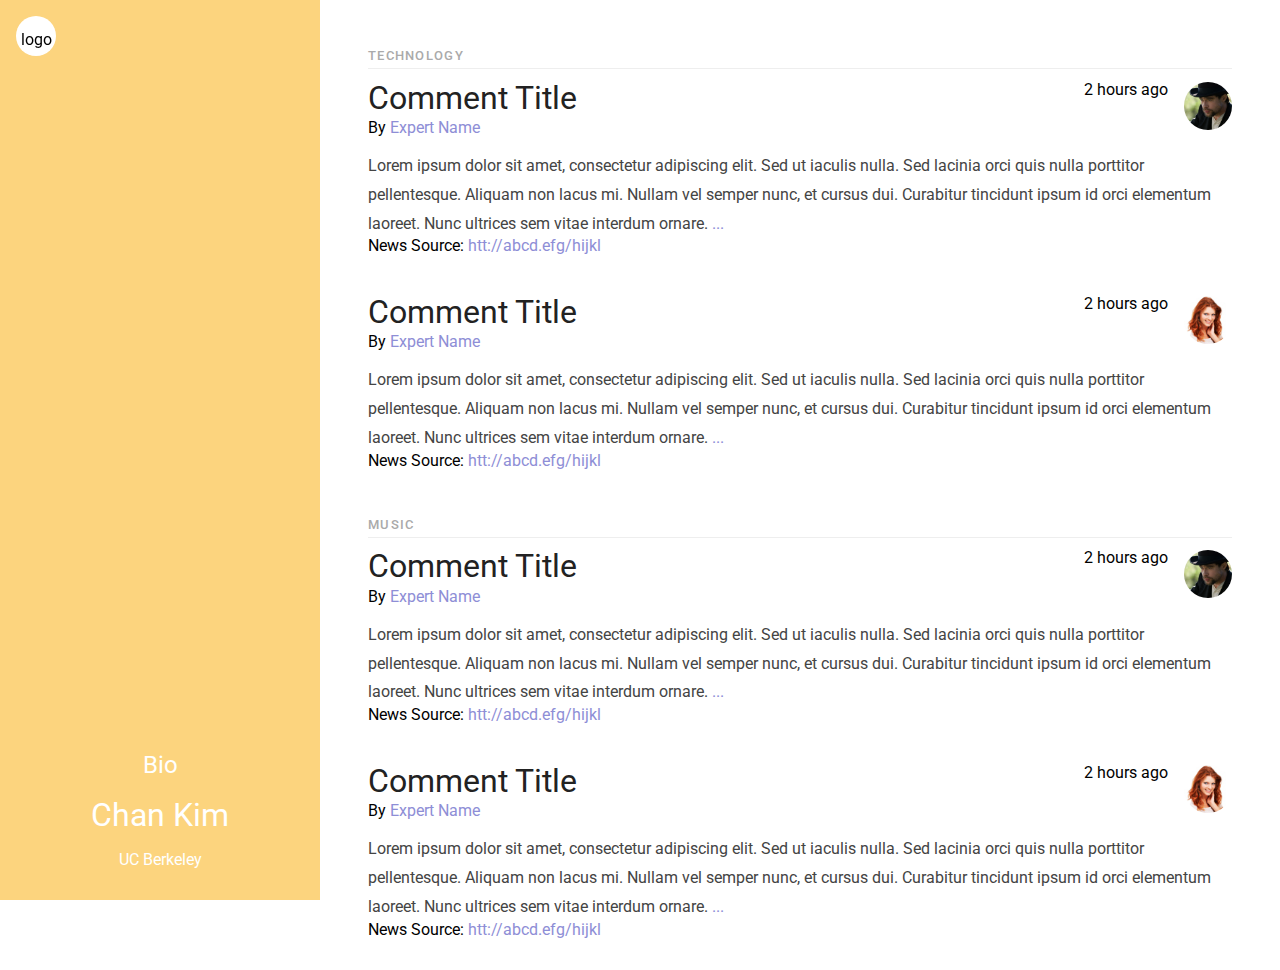
==== archive.html @ 092d6c25 "first commit" ====
<!DOCTYPE html>
<html lang="en">
	<head>
		<meta charset="utf-8"/>
	    <title>Compass, it's your News</title>
	    <meta name="Description" content="Use Yelp data to find restaurants."/>
	    <meta name="viewport" content="width = device-width, initial-scale=1.0"/>
	    <link rel="stylesheet" type="text/css" href="css/style.css"/>
	    <link href='http://fonts.googleapis.com/css?family=Glegoo' rel='stylesheet' type='text/css'/>
	    <link href='http://fonts.googleapis.com/css?family=Cutive' rel='stylesheet' type='text/css'>
    	<link href='http://fonts.googleapis.com/css?family=Roboto:400,100,300,500,700,900' rel='stylesheet' type='text/css'>
<!--		<script src="//ajax.googleapis.com/ajax/libs/jquery/1.10.2/jquery.min.js"></script>
-->
		<script src="js/jquery-1.10.2.min.js"></script>
	    <script src="js/script.js"></script>
	</head>
	<body>
		<div id="menuButton"><Br>logo</div>
		<div class="container">
			<div id="sidebar" class="col1">
				<div id="user-meta">
					<h2 class="user-title">Bio</h2>
					<h1 class="user-name">Chan Kim</h1>
					<p class="user-bio">UC Berkeley</p>
				</div>
			</div>
			<div id="main">
				<div class="content">
					<!-- Technology -->
					<div class="posts">
		                <h3 class="content-subhead">Technology</h3>
		                <!-- A single comment -->
		                <section class="post">
		                    <header class="post-header">
		                        <img class="post-avatar" alt="avatar" height="48" width="48" src="img/expert_pic1.jpg">
		                        <p class="post-time">2 hours ago</p>
		                        <h2 class="post-title">Comment Title</h2>
		                        <p class="post-author">
		                            By <a href="#">Expert Name</a> 
		                        </p>
		                    </header>
		                    <div class="post-description">
		                        <p>
		                            Lorem ipsum dolor sit amet, consectetur adipiscing elit. Sed ut iaculis nulla. Sed lacinia orci quis nulla porttitor pellentesque. Aliquam non lacus mi. Nullam vel semper nunc, et cursus dui. Curabitur tincidunt ipsum id orci elementum laoreet. Nunc ultrices sem vitae interdum ornare. <span class="more">...</span>
		                        </p>
		                        <p class="collapsed">
		                            Lorem ipsum dolor sit amet, consectetur adipiscing elit. Sed ut iaculis nulla. Sed lacinia orci quis nulla porttitor pellentesque. Aliquam non lacus mi.
		                        </p>
		                    </div>
		                    <div class="post-url">
								<img class="collapsed" alt="photo" src="http://farm8.staticflickr.com/7448/8915936174_8d54ec76c6.jpg">		
								<p>
		                            News Source: <a href="#">htt://abcd.efg/hijkl</a>
		                        </p>
		                    </div>		                    
		                </section>
		                <section class="post">
		                    <header class="post-header">
		                        <img class="post-avatar" alt="avatar" height="48" width="48" src="img/expert_pic2.jpg">
		                        <p class="post-time">2 hours ago</p>
		                        <h2 class="post-title">Comment Title</h2>
		                        <p class="post-author">
		                            By <a href="#">Expert Name</a> 
		                        </p>
		                    </header>
		                    <div class="post-description">
		                        <p>
		                            Lorem ipsum dolor sit amet, consectetur adipiscing elit. Sed ut iaculis nulla. Sed lacinia orci quis nulla porttitor pellentesque. Aliquam non lacus mi. Nullam vel semper nunc, et cursus dui. Curabitur tincidunt ipsum id orci elementum laoreet. Nunc ultrices sem vitae interdum ornare. <span class="more">...</span>
		                        </p>
		                        <p class="collapsed">
		                            Lorem ipsum dolor sit amet, consectetur adipiscing elit. Sed ut iaculis nulla. Sed lacinia orci quis nulla porttitor pellentesque. Aliquam non lacus mi.
		                        </p>
		                    </div>
		                    <div class="post-url">
								<img class="collapsed" alt="photo" src="http://farm8.staticflickr.com/7448/8915936174_8d54ec76c6.jpg">		
								<p>
		                            News Source: <a href="#">htt://abcd.efg/hijkl</a>
		                        </p>
		                    </div>		                    
		                </section>		            
		            </div>
					<!-- Sports -->
					<div class="posts">
		                <h3 class="content-subhead">Music</h3>
						<!-- A single comment -->
		                <section class="post">
		                    <header class="post-header">
		                        <img class="post-avatar" alt="avatar" height="48" width="48" src="img/expert_pic1.jpg">
		                        <p class="post-time">2 hours ago</p>
		                        <h2 class="post-title">Comment Title</h2>
		                        <p class="post-author">
		                            By <a href="#">Expert Name</a> 
		                        </p>
		                    </header>
		                    <div class="post-description">
		                        <p>
		                            Lorem ipsum dolor sit amet, consectetur adipiscing elit. Sed ut iaculis nulla. Sed lacinia orci quis nulla porttitor pellentesque. Aliquam non lacus mi. Nullam vel semper nunc, et cursus dui. Curabitur tincidunt ipsum id orci elementum laoreet. Nunc ultrices sem vitae interdum ornare. <span class="more">...</span>
		                        </p>
		                        <p class="collapsed">
		                            Lorem ipsum dolor sit amet, consectetur adipiscing elit. Sed ut iaculis nulla. Sed lacinia orci quis nulla porttitor pellentesque. Aliquam non lacus mi.
		                        </p>
		                    </div>
		                    <div class="post-url">
								<img class="collapsed" alt="photo" src="http://farm8.staticflickr.com/7448/8915936174_8d54ec76c6.jpg">		
								<p>
		                            News Source: <a href="#">htt://abcd.efg/hijkl</a>
		                        </p>
		                    </div>		                    
		                </section>
				        <section class="post">
		                    <header class="post-header">
		                        <img class="post-avatar" alt="avatar" height="48" width="48" src="img/expert_pic2.jpg">
		                        <p class="post-time">2 hours ago</p>
		                        <h2 class="post-title">Comment Title</h2>
		                        <p class="post-author">
		                            By <a href="#">Expert Name</a> 
		                        </p>
		                    </header>
		                    <div class="post-description">
		                        <p>
		                            Lorem ipsum dolor sit amet, consectetur adipiscing elit. Sed ut iaculis nulla. Sed lacinia orci quis nulla porttitor pellentesque. Aliquam non lacus mi. Nullam vel semper nunc, et cursus dui. Curabitur tincidunt ipsum id orci elementum laoreet. Nunc ultrices sem vitae interdum ornare. <span class="more">...</span>
		                        </p>
		                        <p class="collapsed">
		                            Lorem ipsum dolor sit amet, consectetur adipiscing elit. Sed ut iaculis nulla. Sed lacinia orci quis nulla porttitor pellentesque. Aliquam non lacus mi.
		                        </p>
		                    </div>
		                    <div class="post-url">
								<img class="collapsed" alt="photo" src="http://farm8.staticflickr.com/7448/8915936174_8d54ec76c6.jpg">		
								<p>
		                            News Source: <a href="#">htt://abcd.efg/hijkl</a>
		                        </p>
		                    </div>		                    
		                </section>
		            </div>


		        </div>
			</div>		
		</div>
		
		<div id="leftSlider">
			<ul id="global-menu">
				<li class="categorySearch">
					<form method="get">
						<input type="text" name="" id="category-search-box" placeholder="Search Topic or Expert">
					</form>
				</li>
				<li class="categoryHeader">Chan Kim (expert)</li>
				<li id="write_new_comment" class="listedCategory">Write a comment</li>
				<li id="my_comment" class="listedCategory">My comments</li>
				<li class="listedCategory">Favorite comments</li>
				<li class="categoryHeader">More Expert</li>
				<li class="listedCategory" id="art">ART</li>
				<li class="listedCategory" id="food">FOOD</li>
				<li class="listedCategory" id="politics">POLITICS</li>
				<li class="listedCategory" id="sports">SPORTS</li>
	        </ul>
		</div>
	</body>
</html>
---- css/style.css ----
/*
9CB88C
HEX
156,184,140
RGB

FCD47E
HEX
252,212,126
RGB

FC9765
HEX
252,151,101
RGB

E66565
HEX
230,101,101
RGB

D94361
HEX
217,67,97
RGB
*/


/* http://meyerweb.com/eric/tools/css/reset/ 
   v2.0 | 20110126
   License: none (public domain)
*/

html, body, div, span, applet, object, iframe,
h1, h2, h3, h4, h5, h6, p, blockquote, pre,
a, abbr, acronym, address, big, cite, code,
del, dfn, em, img, ins, kbd, q, s, samp,
small, strike, strong, sub, sup, tt, var,
b, u, i, center,
dl, dt, dd, ol, ul, li,
fieldset, form, label, legend,
table, caption, tbody, tfoot, thead, tr, th, td,
article, aside, canvas, details, embed, 
figure, figcaption, footer, header, hgroup, 
menu, nav, output, ruby, section, summary,
time, mark, audio, video {
	margin: 0;
	padding: 0;
	border: 0;
	font-size: 100%;
	font: inherit;
	vertical-align: baseline;
}
/* HTML5 display-role reset for older browsers */
article, aside, details, figcaption, figure, 
footer, header, hgroup, menu, nav, section {
	display: block;
}
body {
	line-height: 1;
}
ol, ul {
	list-style: none;
}
blockquote, q {
	quotes: none;
}
blockquote:before, blockquote:after,
q:before, q:after {
	content: '';
	content: none;
}
table {
	border-collapse: collapse;
	border-spacing: 0;
}

body {
	background: #fff;
	font-family: 'Roboto';
	font-size: 16px;
	overflow:scroll;
}

* {
    -webkit-box-sizing: border-box;
    -moz-box-sizing: border-box;
    box-sizing: border-box;
}

a {
    text-decoration: none;
    color: rgb(142, 142, 214);
}
a:hover,
a:focus {
    text-decoration: underline;
}

/* -------------- */
/* index.html     */
/* -------------- */

#signinButton{
	background: #3498DB;
	width:100px;
	margin-left: auto;
	margin-right: auto;
	margin-top:10px;
	border-radius: 2px;
	padding: 12px;
	display: block;
	border-bottom: 3px #2980B9 solid;
	font-size: 20px;
	letter-spacing: 1px;
	cursor: pointer;
	font-weight: 300;
	color: #fff;
	text-align: center;
	-webkit-transition: all .2s ease-in-out;
	-moz-transition: all .2s ease-in-out;
	-ms-transition: all .2s ease-in-out;
	-o-transition: all .2s ease-in-out;	
}
#signinButton:hover{
	background: #2980B9;
}
input[type=text],input[type=password]{
    border: 1px #ddd solid; 
   	width: 192px;
   	height: 12px;
    padding: 11.5px;
    background: rgba(255,255,255,1);
	font-size: 12px;
	color: #ccc;
	font-weight: 100;
	-webkit-transition: all .2s ease-in-out;
	-moz-transition: all .2s ease-in-out;
	-ms-transition: all .2s ease-in-out;
	-o-transition: all .2s ease-in-out;
}
/* -------------- */
/* selection.html */
/* -------------- */
#interest-container{
	width:60%;
	margin:0 auto;
	display: block;
}
#expert-container{
	margin:0 auto;
	width:60%;
	display: none;
}
#background {
	background-size: contain;
	width:100%;
	top:0;
	left:0;
	display:none;
	opacity:0;
}
#home {
	position: relative;
	display:block;
	opacity:1;
}
#wrapper {
	width: 100%;
	display: inline-block;
	zoom:1;
	margin:0 auto;
	vertical-align: top;
}
#title-tagline {
	width: 100%;
	text-align: center;
}
#signin{
	width:100%;
	text-align: center;
}
#peopleContainer{
	height:50%;
}
#nextButtonContainer{
	width: 100%;
	clear: both;
}
#postButtonContainer{
	width: 100%;
	position: relative;
	clear: both;
	text-align: center;
} 
#backButton{
	background: #BDC3C7;
	width:150px;
	margin-left: auto;
	margin-right: auto;
	margin-top: 35px;
	border-radius: 2px;
	padding: 12px;
	display: inline-block;
	border-bottom: 3px #95A5A6 solid;
	font-size: 20px;
	letter-spacing: 1px;
	cursor: pointer;
	font-weight: 300;
	color: #fff;
	text-align: center;
	-webkit-transition: all .2s ease-in-out;
	-moz-transition: all .2s ease-in-out;
	-ms-transition: all .2s ease-in-out;
	-o-transition: all .2s ease-in-out;	
}
#backButton:hover{
	background: #95A5A6;
}

#nextButton, #postButton {
	background: #43cb53;
	width:230px;
	margin-left: auto;
	margin-right: auto;
	margin-top: 35px;
	border-radius: 2px;
	padding: 12px;
	display: block;
	border-bottom: 3px #2b9838 solid;
	font-size: 20px;
	letter-spacing: 1px;
	cursor: pointer;
	font-weight: 300;
	color: #fff;
	text-align: center;
	-webkit-transition: all .2s ease-in-out;
	-moz-transition: all .2s ease-in-out;
	-ms-transition: all .2s ease-in-out;
	-o-transition: all .2s ease-in-out;
}
#postButton{
	display: inline-block;
	width:150px;
}
#nextButton:hover, #postButton:hover { 
	background: #2b9838;
}
.interest {
	width: 120px;
	height: 150px;
	z-index: 110;
	background: rgba(0,0,0,0.2);
	margin: 7px;
	float: left;
	letter-spacing: 1px;
	position: relative;
	cursor: pointer;
	-webkit-transition: all .2s ease-in-out;
	-moz-transition: all .2s ease-in-out;
	-ms-transition: all .2s ease-in-out;
	-o-transition: all .2s ease-in-out;
}
.interest:hover { 
	-webkit-transform: scale(1.11); 
	-moz-transform: scale(1.11); 
	-ms-transform: scale(1.11);
	-o-transform: scale(1.11);
}
.interest img {
	width: 120px;
	height:120px;
}
.expert {
	width: 120px;
	height: 150px;
	z-index: 110;
/*	background: rgba(0,0,0,0.2);
*/	margin: 7px;
	float: left;
	letter-spacing: 1px;
	position: relative;
	cursor: pointer;
	-webkit-transition: all .2s ease-in-out;
	-moz-transition: all .2s ease-in-out;
	-ms-transition: all .2s ease-in-out;
	-o-transition: all .2s ease-in-out;
}
.expert:hover { 
	-webkit-transform: scale(1.11); 
	-moz-transform: scale(1.11); 
	-ms-transform: scale(1.11);
	-o-transform: scale(1.11);
}
.expert img {
  width: 120px;
  height: 120px;
  border-radius: 60px;
  -webkit-border-radius: 60px;
  -moz-border-radius: 60px;
  z-index: 3;
}
.expert-bio{
overflow-wrap:break-word;
width:120px;
height:120px;
text-align: center;
position: absolute;
top:0;
left:0;
background-color: rgba(0,0,0,0); 
color:rgba(255,255,255,0); 
z-index: 100; 
-webkit-transition: all 300ms ease-out; 
-moz-transition: all 300ms ease-out; 
-o-transition: all 300ms ease-out; 
-ms-transition: all 300ms ease-out; 
transition: all 300ms ease-out; 
}
.expert-bio:hover {
background-color: rgba(0,0,0,0.5);
color:rgba(255,255,255,1);	
}
.addCategory {
	width: 30px;
	height: 30px;
	background: rgba(0,0,0,0.75);
	-webkit-border-radius: 50%;
	-moz-border-radius: 50%;
	-ms-border-radius: 50%;
	-o-border-radius: 50%;
	border-radius: 50%;
	border:2px rgba(255,255,255,0.65) solid;
	z-index: 110;
	padding: 5px;
	position: absolute;
	top: 1px;
	right: 1px;
	text-align: center;
	font-size: 25px;
	color: #ddd;
	opacity: 0;
	display: none;
	line-height: 67.5%;
}
.addedCategory {
	width: 30px;
	height: 30px;
	background: #00B800;
	-webkit-border-radius: 50%;
	-moz-border-radius: 50%;
	-ms-border-radius: 50%;
	-o-border-radius: 50%;
	border-radius: 50%;
	border:2px rgba(255,255,255,1.0) solid;
	z-index: 110;
	padding: 5px;
	position: absolute;
	top: 1px;
	right: 1px;
	text-align: center;
	font-size: 20px;
	color: #fff;
	opacity: 0;
	display: none;
	line-height: 90%;
}
.expert-comment{
	width: 80%;
	height: 150px;
	z-index: 110;
	background: rgba(255,255,255,0.5);
	margin: 7px auto;
	letter-spacing: 1px;
	position: relative;
	-webkit-transition: all .2s ease-in-out;
	-moz-transition: all .2s ease-in-out;
	-ms-transition: all .2s ease-in-out;
	-o-transition: all .2s ease-in-out;	
}
#leftSlider {
	width:25%;
	display:block;
	position:fixed;
	top:0;
	bottom:0;
	left:-25%;
	opacity:0;
	background: rgba(89,79,79,1);
	z-index: 125;
}
#leftSlider input{
	border: 1px #fff solid;
	width: 80%;
	height: 16px;
	padding: 11.5px;
	background: rgba(255,255,255,0.8);
	font-size: 12px;
	color: #fff;
	font-weight: 100;
	text-align: center;
	-webkit-transition: all .2s ease-in-out;
	-moz-transition: all .2s ease-in-out;
	-ms-transition: all .2s ease-in-out;
	-o-transition: all .2s ease-in-out;
}
#menuButton {
	width:40px;
	height:40px;
	border-radius: 20px;
	background: #fff;
	background-size: 100% 100%;
	color:#000;
	position: fixed;
	top:0;
	left:0;
	margin:1em;
	text-align: center;

	-webkit-transition: all .2s ease-in-out;
	-moz-transition: all .2s ease-in-out;
	-ms-transition: all .2s ease-in-out;
	-o-transition: all .2s ease-in-out;
	z-index: 150;
}

#menuButton:hover {
	opacity:1;
	cursor: pointer;
}

#global-menu{
	width:100%;
	position: relative;
	margin-left:auto;
	margin-right:auto;
}
#category-search-box{
	border: 1px #ddd solid; 
   	width: 80%;
   	height: 16px;
    padding: 11.5px;
    background: rgba(255,255,255,1);
    float: left;
	font-size: 12px;
	color: #ccc;
	font-weight: 100;
	-webkit-transition: all .2s ease-in-out;
	-moz-transition: all .2s ease-in-out;
	-ms-transition: all .2s ease-in-out;
	-o-transition: all .2s ease-in-out;
}
.listedCategory {
    height:14px;
   	width: 100%;
    color:#fff;
    padding:20px 20px 20px 64px;
    border-bottom: 1px solid #C3BCBC;
}
.categoryName {
	margin-left: 10px;
	margin-top: 1px;
    float:left;
}
.categorySearch {
    height:38px;
    padding-left: 15%;
    margin-top:2em;
    width:100%;
    color:#eee;
    border-bottom: 1px solid #C3BCBC;

}
.categoryHeader{
	height:40px;
   	width: 100%;
    color:#fff;
    background: #ECD078;
    padding:10px 20px 10px 40px;
    border-bottom: 1px solid #f4f4f4;
    letter-spacing: 1px;
}
.listedCategory:hover {
	color:#222;
	background: #ECD078;
}

#sidebar{
	position: fixed;
	top:0;
	bottom:0;
	width:25%;
	margin-left:-25%;
	background: #FCD47E;
	color:#fff;
}
.col1{
	display:inline-block;
	zoom:1;
	vertical-align: top;
}


/* -------------- */
/* Timeline 	  */
/* -------------- */
.container {
    padding-left: 25%; /* "left col (nav + list)" width */
    position: relative;
}

.sidebar {
    position: fixed;
    top: 0;
    bottom: 0;
    width: 25%;
    margin-left: -25%;
    background: rgb(24, 33, 61);
    color: #fff;
}
#user-meta{
	position: absolute;
	bottom: 0;
	text-align: center;
	width: 100%;
	padding-bottom: 2em;
}

.content-subhead {
    text-transform: uppercase;
    color: #aaa;
    border-bottom: 1px solid #eee;
    padding: 0.4em 0;
    font-size: 80%;
    font-weight: 500;
    letter-spacing: 0.1em;
}

.content {
    padding: 2em 3em 0;
}

.post {
    padding-bottom: 2em;
}
.post-title {
    font-size: 2em;
    color: #222;
    margin-bottom: 0.2em;
}
.post-time{
	float:right;
}
.post-avatar {
    border-radius: 50px;
    float: right;
    margin-left: 1em;
}
.post-description {
    color: #444;
    line-height: 1.8em;
    margin-top:1em;
}

.post-category {
    margin: 0 0.1em;
    padding: 0.3em 1em;
    color: #fff;
    background: #999;
    font-size: 80%;
}

.post-url img{
	width:30%;
}
.post .collapsed{
	display: none;
}
.post .more{
    color: rgb(142, 142, 214);
}
h1{font-size:2em;margin:.67em 0}
h2{font-size:1.5em;margin:.3em 0 .83em 0}
h3{font-size:1.17em;margin:1em 0}
h4{font-size:1em; 0}
h5{font-size:.83em;margin:1.67em 0}
h6{font-size:.67em;margin:2.33em 0}


/* -------------- */
/* write.html     */
/* -------------- */
#write_new_comment, #my_comment{
	cursor: pointer;
}


input[type=textarea]{

    border-bottom: 1px #ddd solid; 
   	width: 80%;
   	height: 500px;
    padding: 11.5px;
    background: rgba(255,255,255,1);
    float: left;
    text-align: left;
    
	font-size: 12px;
	color: #ccc;
	font-weight: 100;
	-webkit-transition: all .2s ease-in-out;
	-moz-transition: all .2s ease-in-out;
	-ms-transition: all .2s ease-in-out;
	-o-transition: all .2s ease-in-out;	
}
input[type=text]:hover,input[type=password]:hover {
	border: 1px #7fc8e7 solid;
}









@media (max-width: 767px) {
    .sidebar {
        width: 100%;
        position: relative;
        margin: 0;
    }

    .header {
        text-align: center;
        top: auto;
        margin: 3em auto;
        position: static;
    }

    .container {
        padding: 0;
    }
}

@media (max-width: 480px) {
    .content {
        padding: 2em 1em 0;
    }
}
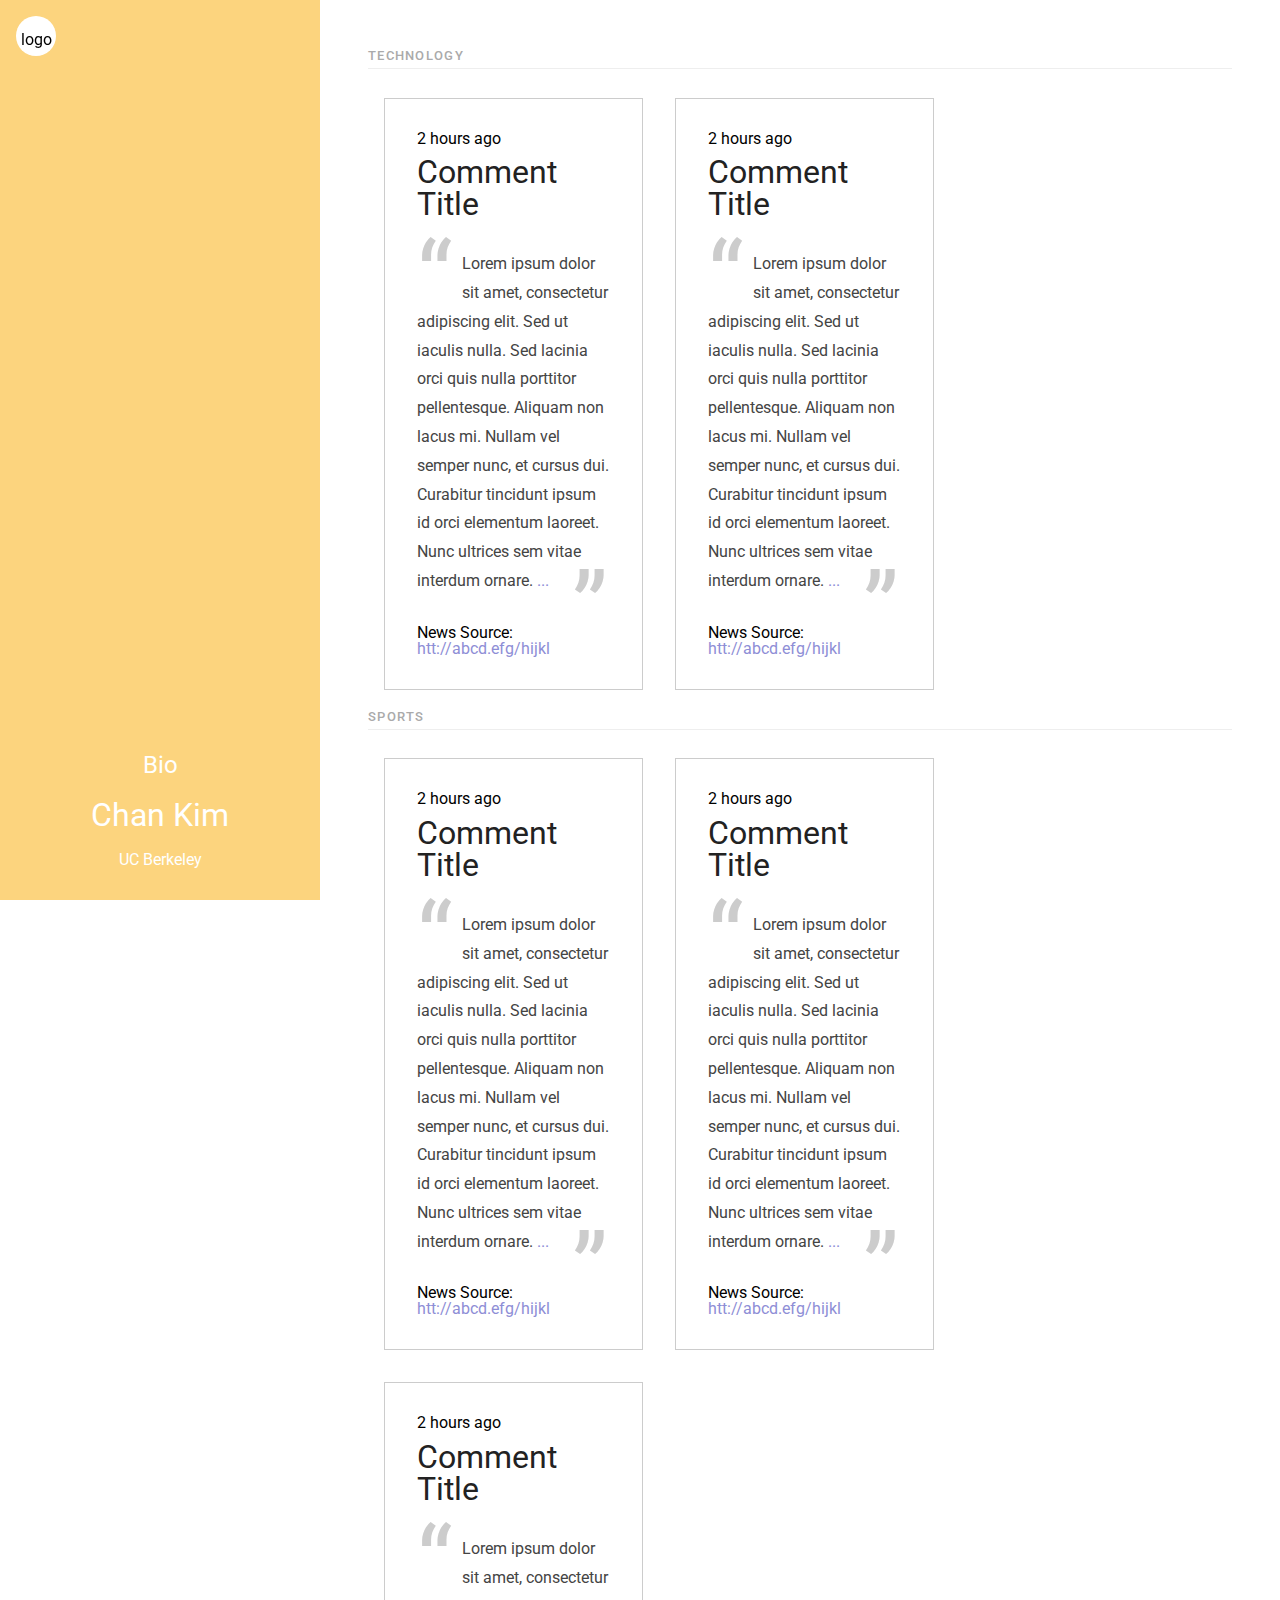
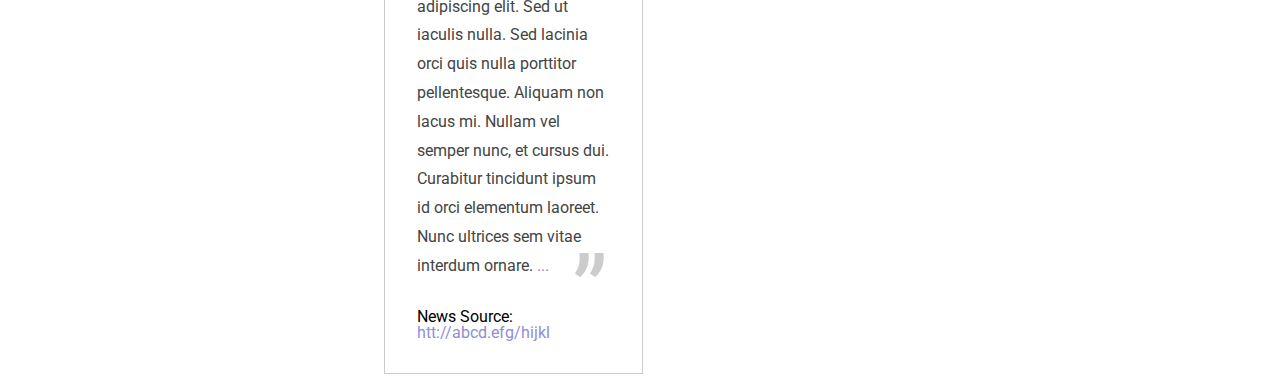
==== commit ec5f4fd0: "add archive and write.html" ====
--- a/archive.html
+++ b/archive.html
@@ -13,6 +13,7 @@
 -->
 		<script src="js/jquery-1.10.2.min.js"></script>
 	    <script src="js/script.js"></script>
+	    <script src="js/script_archive.js"></script>
 	</head>
 	<body>
 		<div id="menuButton"><Br>logo</div>
@@ -29,108 +30,121 @@
 					<!-- Technology -->
 					<div class="posts">
 		                <h3 class="content-subhead">Technology</h3>
+		                <div id="posted"></div>
 		                <!-- A single comment -->
-		                <section class="post">
-		                    <header class="post-header">
-		                        <img class="post-avatar" alt="avatar" height="48" width="48" src="img/expert_pic1.jpg">
-		                        <p class="post-time">2 hours ago</p>
-		                        <h2 class="post-title">Comment Title</h2>
-		                        <p class="post-author">
-		                            By <a href="#">Expert Name</a> 
-		                        </p>
+		                <section class="my-post">
+		                    <header class="my-post-header">
+		                        <p class="my-post-time">2 hours ago</p>
+		                        <h2 class="my-post-title">Comment Title</h2>
 		                    </header>
-		                    <div class="post-description">
-		                        <p>
+		                    <div class="my-post-description">
+            					<p class="quote my-left-quote">&ldquo;</p>
+		                        <p class="my-post-comment">
 		                            Lorem ipsum dolor sit amet, consectetur adipiscing elit. Sed ut iaculis nulla. Sed lacinia orci quis nulla porttitor pellentesque. Aliquam non lacus mi. Nullam vel semper nunc, et cursus dui. Curabitur tincidunt ipsum id orci elementum laoreet. Nunc ultrices sem vitae interdum ornare. <span class="more">...</span>
 		                        </p>
 		                        <p class="collapsed">
 		                            Lorem ipsum dolor sit amet, consectetur adipiscing elit. Sed ut iaculis nulla. Sed lacinia orci quis nulla porttitor pellentesque. Aliquam non lacus mi.
 		                        </p>
+		                        <p class="quote my-right-quote">&rdquo;</p>
 		                    </div>
-		                    <div class="post-url">
+		                    <div class="my-post-url">
 								<img class="collapsed" alt="photo" src="http://farm8.staticflickr.com/7448/8915936174_8d54ec76c6.jpg">		
 								<p>
 		                            News Source: <a href="#">htt://abcd.efg/hijkl</a>
 		                        </p>
 		                    </div>		                    
 		                </section>
-		                <section class="post">
-		                    <header class="post-header">
-		                        <img class="post-avatar" alt="avatar" height="48" width="48" src="img/expert_pic2.jpg">
-		                        <p class="post-time">2 hours ago</p>
-		                        <h2 class="post-title">Comment Title</h2>
-		                        <p class="post-author">
-		                            By <a href="#">Expert Name</a> 
-		                        </p>
+		                <section class="my-post">
+		                    <header class="my-post-header">
+		                        <p class="my-post-time">2 hours ago</p>
+		                        <h2 class="my-post-title">Comment Title</h2>
 		                    </header>
-		                    <div class="post-description">
-		                        <p>
+		                    <div class="my-post-description">
+            					<p class="quote my-left-quote">&ldquo;</p>
+		                        <p class="my-post-comment">
 		                            Lorem ipsum dolor sit amet, consectetur adipiscing elit. Sed ut iaculis nulla. Sed lacinia orci quis nulla porttitor pellentesque. Aliquam non lacus mi. Nullam vel semper nunc, et cursus dui. Curabitur tincidunt ipsum id orci elementum laoreet. Nunc ultrices sem vitae interdum ornare. <span class="more">...</span>
 		                        </p>
 		                        <p class="collapsed">
 		                            Lorem ipsum dolor sit amet, consectetur adipiscing elit. Sed ut iaculis nulla. Sed lacinia orci quis nulla porttitor pellentesque. Aliquam non lacus mi.
 		                        </p>
+		                        <p class="quote my-right-quote">&rdquo;</p>
 		                    </div>
-		                    <div class="post-url">
-								<img class="collapsed" alt="photo" src="http://farm8.staticflickr.com/7448/8915936174_8d54ec76c6.jpg">		
-								<p>
-		                            News Source: <a href="#">htt://abcd.efg/hijkl</a>
-		                        </p>
-		                    </div>		                    
-		                </section>		            
-		            </div>
-					<!-- Sports -->
-					<div class="posts">
-		                <h3 class="content-subhead">Music</h3>
-						<!-- A single comment -->
-		                <section class="post">
-		                    <header class="post-header">
-		                        <img class="post-avatar" alt="avatar" height="48" width="48" src="img/expert_pic1.jpg">
-		                        <p class="post-time">2 hours ago</p>
-		                        <h2 class="post-title">Comment Title</h2>
-		                        <p class="post-author">
-		                            By <a href="#">Expert Name</a> 
-		                        </p>
-		                    </header>
-		                    <div class="post-description">
-		                        <p>
-		                            Lorem ipsum dolor sit amet, consectetur adipiscing elit. Sed ut iaculis nulla. Sed lacinia orci quis nulla porttitor pellentesque. Aliquam non lacus mi. Nullam vel semper nunc, et cursus dui. Curabitur tincidunt ipsum id orci elementum laoreet. Nunc ultrices sem vitae interdum ornare. <span class="more">...</span>
-		                        </p>
-		                        <p class="collapsed">
-		                            Lorem ipsum dolor sit amet, consectetur adipiscing elit. Sed ut iaculis nulla. Sed lacinia orci quis nulla porttitor pellentesque. Aliquam non lacus mi.
-		                        </p>
-		                    </div>
-		                    <div class="post-url">
+		                    <div class="my-post-url">
 								<img class="collapsed" alt="photo" src="http://farm8.staticflickr.com/7448/8915936174_8d54ec76c6.jpg">		
 								<p>
 		                            News Source: <a href="#">htt://abcd.efg/hijkl</a>
 		                        </p>
 		                    </div>		                    
 		                </section>
-				        <section class="post">
-		                    <header class="post-header">
-		                        <img class="post-avatar" alt="avatar" height="48" width="48" src="img/expert_pic2.jpg">
-		                        <p class="post-time">2 hours ago</p>
-		                        <h2 class="post-title">Comment Title</h2>
-		                        <p class="post-author">
-		                            By <a href="#">Expert Name</a> 
-		                        </p>
+		                <h3 class="content-subhead">Sports</h3>
+		                <section class="my-post">
+		                    <header class="my-post-header">
+		                        <p class="my-post-time">2 hours ago</p>
+		                        <h2 class="my-post-title">Comment Title</h2>
 		                    </header>
-		                    <div class="post-description">
-		                        <p>
+		                    <div class="my-post-description">
+            					<p class="quote my-left-quote">&ldquo;</p>
+		                        <p class="my-post-comment">
 		                            Lorem ipsum dolor sit amet, consectetur adipiscing elit. Sed ut iaculis nulla. Sed lacinia orci quis nulla porttitor pellentesque. Aliquam non lacus mi. Nullam vel semper nunc, et cursus dui. Curabitur tincidunt ipsum id orci elementum laoreet. Nunc ultrices sem vitae interdum ornare. <span class="more">...</span>
 		                        </p>
 		                        <p class="collapsed">
 		                            Lorem ipsum dolor sit amet, consectetur adipiscing elit. Sed ut iaculis nulla. Sed lacinia orci quis nulla porttitor pellentesque. Aliquam non lacus mi.
 		                        </p>
+		                        <p class="quote my-right-quote">&rdquo;</p>
 		                    </div>
-		                    <div class="post-url">
+		                    <div class="my-post-url">
 								<img class="collapsed" alt="photo" src="http://farm8.staticflickr.com/7448/8915936174_8d54ec76c6.jpg">		
 								<p>
 		                            News Source: <a href="#">htt://abcd.efg/hijkl</a>
 		                        </p>
 		                    </div>		                    
 		                </section>
+		                <section class="my-post">
+		                    <header class="my-post-header">
+		                        <p class="my-post-time">2 hours ago</p>
+		                        <h2 class="my-post-title">Comment Title</h2>
+		                    </header>
+		                    <div class="my-post-description">
+            					<p class="quote my-left-quote">&ldquo;</p>
+		                        <p class="my-post-comment">
+		                            Lorem ipsum dolor sit amet, consectetur adipiscing elit. Sed ut iaculis nulla. Sed lacinia orci quis nulla porttitor pellentesque. Aliquam non lacus mi. Nullam vel semper nunc, et cursus dui. Curabitur tincidunt ipsum id orci elementum laoreet. Nunc ultrices sem vitae interdum ornare. <span class="more">...</span>
+		                        </p>
+		                        <p class="collapsed">
+		                            Lorem ipsum dolor sit amet, consectetur adipiscing elit. Sed ut iaculis nulla. Sed lacinia orci quis nulla porttitor pellentesque. Aliquam non lacus mi.
+		                        </p>
+		                        <p class="quote my-right-quote">&rdquo;</p>
+		                    </div>
+		                    <div class="my-post-url">
+								<img class="collapsed" alt="photo" src="http://farm8.staticflickr.com/7448/8915936174_8d54ec76c6.jpg">		
+								<p>
+		                            News Source: <a href="#">htt://abcd.efg/hijkl</a>
+		                        </p>
+		                    </div>		                    
+		                </section>
+		                <section class="my-post">
+		                    <header class="my-post-header">
+		                        <p class="my-post-time">2 hours ago</p>
+		                        <h2 class="my-post-title">Comment Title</h2>
+		                    </header>
+		                    <div class="my-post-description">
+            					<p class="quote my-left-quote">&ldquo;</p>
+		                        <p class="my-post-comment">
+		                            Lorem ipsum dolor sit amet, consectetur adipiscing elit. Sed ut iaculis nulla. Sed lacinia orci quis nulla porttitor pellentesque. Aliquam non lacus mi. Nullam vel semper nunc, et cursus dui. Curabitur tincidunt ipsum id orci elementum laoreet. Nunc ultrices sem vitae interdum ornare. <span class="more">...</span>
+		                        </p>
+		                        <p class="collapsed">
+		                            Lorem ipsum dolor sit amet, consectetur adipiscing elit. Sed ut iaculis nulla. Sed lacinia orci quis nulla porttitor pellentesque. Aliquam non lacus mi.
+		                        </p>
+		                        <p class="quote my-right-quote">&rdquo;</p>
+		                    </div>
+		                    <div class="my-post-url">
+								<img class="collapsed" alt="photo" src="http://farm8.staticflickr.com/7448/8915936174_8d54ec76c6.jpg">		
+								<p>
+		                            News Source: <a href="#">htt://abcd.efg/hijkl</a>
+		                        </p>
+		                    </div>		                    
+		                </section>
+
+
 		            </div>
 
 
--- a/css/style.css
+++ b/css/style.css
@@ -139,6 +139,10 @@
 	-ms-transition: all .2s ease-in-out;
 	-o-transition: all .2s ease-in-out;
 }
+input[type=text]:hover,input[type=password]:hover {
+	border: 1px #7fc8e7 solid;
+}
+
 /* -------------- */
 /* selection.html */
 /* -------------- */
@@ -534,6 +538,7 @@
     font-size: 80%;
     font-weight: 500;
     letter-spacing: 0.1em;
+    clear:both;
 }
 
 .content {
@@ -593,29 +598,141 @@
 #write_new_comment, #my_comment{
 	cursor: pointer;
 }
-
-
-input[type=textarea]{
-
-    border-bottom: 1px #ddd solid; 
+#input-title{
+	width:40%;
+	font-size:40px;
+	border:none;
+	border-bottom: 1px #aaa solid;
+	height:80px;
+	line-height:40px;
+	margin-bottom:.3em;
+	color:#ccc;	
+}
+#input-url{
+	width:40%;
+	overflow-x:scroll;
+	border:none;
+	border-bottom:1px #ddd solid;
+	font-size:16px;
+	height:20px;
+	line-height:20px;
+	margin-bottom:3em;
+	color:#ddd;
+}
+textarea{
+    border: 0;
+     /*1px #ddd solid; */
+    margin-top:-40px;
    	width: 80%;
-   	height: 500px;
+   	max-height:450px;
+   	overflow-y:scroll;
     padding: 11.5px;
     background: rgba(255,255,255,1);
-    float: left;
     text-align: left;
-    
-	font-size: 12px;
+    vertical-align: top;
+	font-size: 20px;
 	color: #ccc;
 	font-weight: 100;
+	transition: height 0.2s;
 	-webkit-transition: all .2s ease-in-out;
 	-moz-transition: all .2s ease-in-out;
 	-ms-transition: all .2s ease-in-out;
 	-o-transition: all .2s ease-in-out;	
 }
-input[type=text]:hover,input[type=password]:hover {
-	border: 1px #7fc8e7 solid;
-}
+.quote{
+	font-size:100px;
+	color: #ccc;
+}
+.right-quote{
+	text-align: left;
+	padding-left:80%;
+}
+#writeButton{
+	background: #43cb53;
+	width:100px;
+	margin-top: 0px;
+	border-radius: 2px;
+	padding: 12px;
+	display: block;
+	border-bottom: 3px #2b9838 solid;
+	font-size: 20px;
+	letter-spacing: 1px;
+	cursor: pointer;
+	font-weight: 300;
+	color: #fff;
+	text-align: center;
+	-webkit-transition: all .2s ease-in-out;
+	-moz-transition: all .2s ease-in-out;
+	-ms-transition: all .2s ease-in-out;
+	-o-transition: all .2s ease-in-out;
+}
+#writeButton:hover{
+	background: #2b9838;
+}
+
+
+/* -------------- */
+/* archive.html   */
+/* -------------- */
+.my-post{
+    padding: 2em;
+    width:30%;
+    margin:1em;
+    border:1px #ccc solid;
+    float:left;
+
+}
+.my-post-title {
+    font-size: 2em;
+    color: #222;
+    margin-bottom: 0.2em;
+}
+.my-post-time{
+
+}
+.my-post-avatar {
+    border-radius: 50px;
+    float: right;
+    margin-left: 1em;
+}
+.my-post-description {
+    color: #444;
+    line-height: 1.8em;
+    margin-top:1em;
+}
+
+.my-post-category {
+    margin: 0 0.1em;
+    padding: 0.3em 1em;
+    color: #fff;
+    background: #999;
+    font-size: 80%;
+}
+
+.my-post-url img{
+	width:30%;
+}
+.my-post .collapsed{
+	display: none;
+}
+.my-post .more{
+    color: rgb(142, 142, 214);
+}
+.my-right-quote{
+	text-align: left;
+	padding-left:80%;
+	z-index: -10;
+}
+.my-left-quote{
+	margin-top:15px;
+	margin-right:10px;
+	float:left;
+}
+.my-post-comment{
+	z-index:10;
+	margin-top:30px;
+}
+
 
 
 
